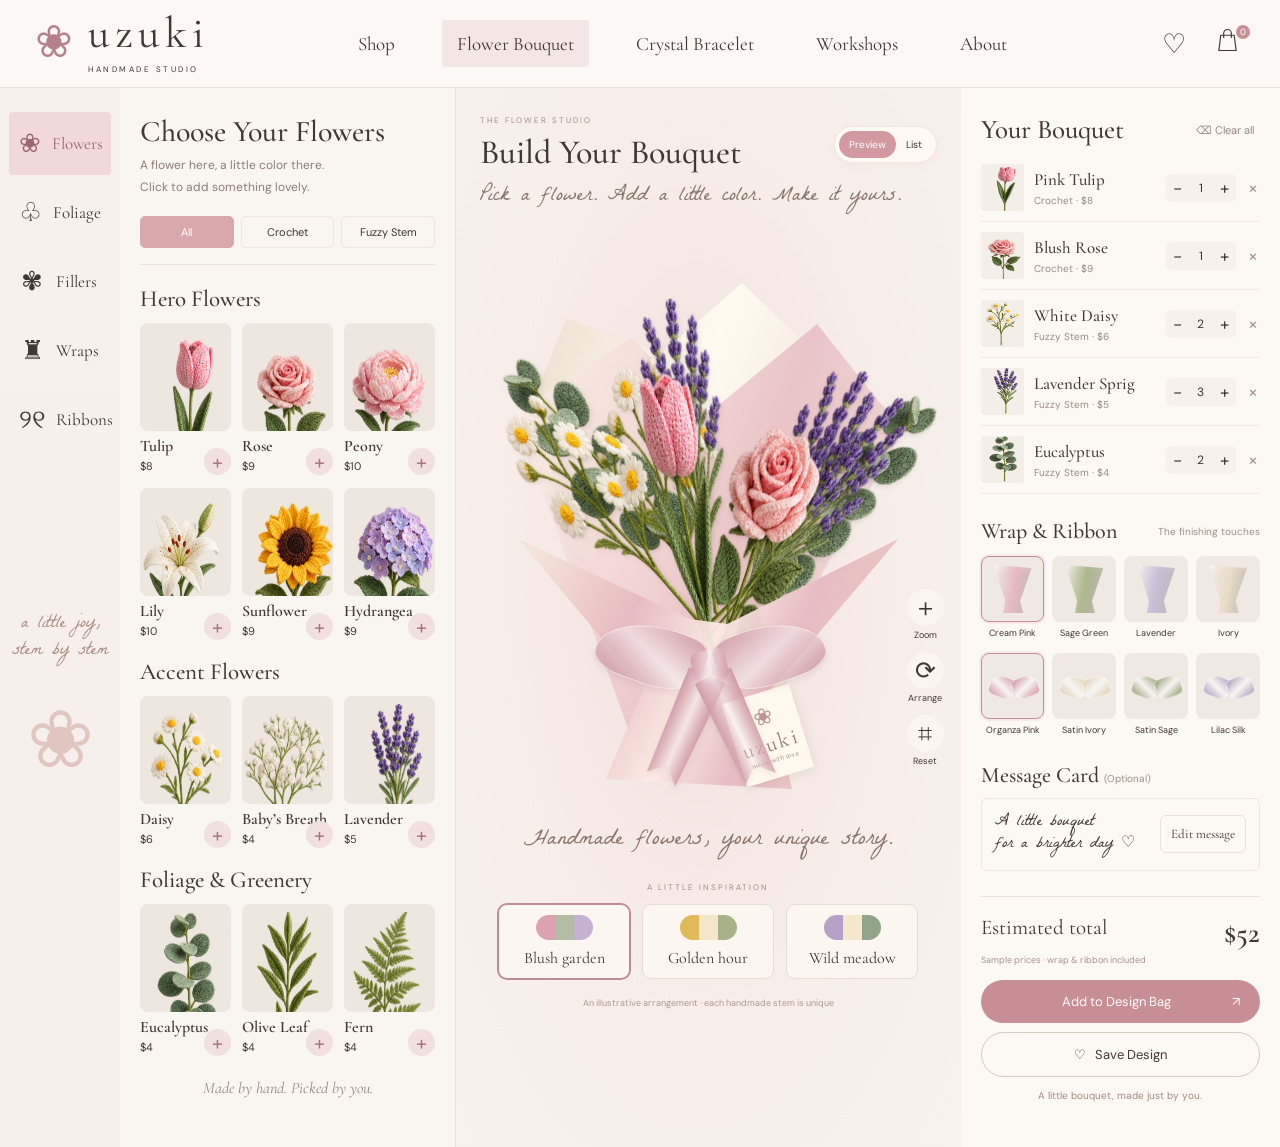
==== bouquet.html @ b066583d "Add bouquet studio and unified Make navigation" ====
<!doctype html>
<html lang="en"><head><meta charset="utf-8"><meta name="viewport" content="width=device-width,initial-scale=1"><meta name="description" content="Build a little bouquet, entirely your own. Choose handmade flowers, wrapping and a personal note in the Uzuki flower studio."><title>Build Your Bouquet — Uzuki</title><link rel="icon" href="favicon.svg"><link rel="preconnect" href="https://fonts.googleapis.com"><link rel="preconnect" href="https://fonts.gstatic.com" crossorigin><link href="https://fonts.googleapis.com/css2?family=Cormorant+Garamond:ital,wght@0,400;0,500;0,600;1,400&family=DM+Sans:wght@400;500;600&family=La+Belle+Aurore&display=swap" rel="stylesheet"><link rel="stylesheet" href="bouquet.css"><script src="bouquet.js" defer></script></head>
<body><header class="header"><a class="brand" href="index.html"><span class="brand-flower">❀</span><span>uzuki<small>HANDMADE STUDIO</small></span></a><nav aria-label="Main navigation"><a href="index.html#shop">Shop</a><a href="bouquet.html" aria-current="page">Flower Bouquet</a><a href="bracelet.html">Crystal Bracelet</a><a href="index.html#workshops">Workshops</a><a href="index.html#about">About</a></nav><div class="header-actions"><button id="load-design" aria-label="Load saved bouquet" title="Load saved bouquet">♡</button><button id="open-bag" aria-label="Open design bag" title="Design bag"><svg width="23" height="26" viewBox="0 0 24 26" fill="none" stroke="currentColor" stroke-width="1.2" aria-hidden="true"><path d="M5 8h14l2 16H3L5 8Z"/><path d="M8 11V6a4 4 0 0 1 8 0v5"/></svg><span id="bag-count">0</span></button></div></header>
<main class="workbench"><nav class="categories" aria-label="Flower categories"><button data-category="all" aria-pressed="true"><span>❀</span>Flowers</button><button data-category="foliage" aria-pressed="false"><span>♧</span>Foliage</button><button data-category="accent" aria-pressed="false"><span>✾</span>Fillers</button><button data-jump="wrap-options"><span>♜</span>Wraps</button><button data-jump="ribbon-options"><span>୨୧</span>Ribbons</button><div class="rail-note">a little joy,<br>stem by stem<span>❀</span></div></nav>
<section class="catalog" aria-labelledby="catalog-title"><h1 id="catalog-title">Choose Your Flowers</h1><p class="intro">A flower here, a little color there.<br>Click to add something lovely.</p><div class="material-tabs" aria-label="Flower material"><button data-material="all" aria-pressed="true">All</button><button data-material="Crochet" aria-pressed="false">Crochet</button><button data-material="Fuzzy Stem" aria-pressed="false">Fuzzy Stem</button></div><div id="catalog"></div><p class="catalog-note">Made by hand. Picked by you.</p></section>
<section class="preview" aria-labelledby="preview-title"><div class="preview-heading"><div><span class="eyebrow">THE FLOWER STUDIO</span><h2 id="preview-title">Build Your Bouquet</h2></div><div class="view-toggle"><button data-view="preview" aria-pressed="true">Preview</button><button data-view="list" aria-pressed="false">List</button></div></div><p class="handwritten subtitle">Pick a flower. Add a little color. Make it yours.</p><div class="stage" id="stage"><div class="arrangement" id="arrangement"><div class="paper paper-back"></div><div class="paper paper-side"></div><div id="stems"></div><div class="paper paper-front"></div><div class="ribbon"><i></i><i></i><b></b><span></span><span></span></div><div class="gift-tag">❀<strong>uzuki</strong><small>made with love</small></div></div><p id="empty-stage" hidden>Your little garden starts with one flower.</p><div class="stage-tools"><button id="zoom" aria-label="Zoom bouquet" title="Zoom">＋<small>Zoom</small></button><button id="shuffle" aria-label="Rearrange bouquet" title="Rearrange">⟳<small>Arrange</small></button><button id="reset" aria-label="Reset bouquet to starting design" title="Reset">⌗<small>Reset</small></button></div></div><div id="preview-list" hidden></div><p class="handwritten stage-caption">Handmade flowers, your unique story.</p><div class="inspirations"><span class="eyebrow">A LITTLE INSPIRATION</span><div><button data-preset="blush" aria-pressed="true"><span class="preset-colors blush"></span>Blush garden</button><button data-preset="sunshine" aria-pressed="false"><span class="preset-colors sunshine"></span>Golden hour</button><button data-preset="meadow" aria-pressed="false"><span class="preset-colors meadow"></span>Wild meadow</button></div></div><p class="preview-note">An illustrative arrangement · each handmade stem is unique</p></section>
<aside class="details"><div class="section-heading"><h2>Your Bouquet</h2><button id="clear">⌫ <span>Clear all</span></button></div><div id="selection"></div><section class="finishes"><div class="section-heading"><h3>Wrap &amp; Ribbon</h3><span class="muted">The finishing touches</span></div><div id="wrap-options" class="swatches" aria-label="Choose wrapping"></div><div id="ribbon-options" class="swatches" aria-label="Choose ribbon"></div></section><section class="message-section"><h3>Message Card <span class="muted">(Optional)</span></h3><div class="message-preview"><p class="handwritten" id="message-preview"></p><button id="edit-message">Edit message</button></div></section><div class="checkout"><div class="total"><span>Estimated total</span><strong id="total"></strong></div><p class="price-note">Sample prices · wrap &amp; ribbon included</p><button class="primary" id="add-bag">Add to Design Bag <span>↗</span></button><button class="secondary" id="save">♡ &nbsp; Save Design</button><p id="status" role="status" aria-live="polite">A little bouquet, made just by you.</p></div></aside></main>
<dialog id="message-dialog"><form method="dialog"><button class="dialog-close" aria-label="Close">×</button><span class="eyebrow">A FEW WORDS, FROM THE HEART</span><h2>Your message</h2><label for="message-input">What would you like your card to say?</label><textarea id="message-input" maxlength="180" rows="4"></textarea><button type="button" id="apply-message" class="primary">Keep this message</button></form></dialog><dialog id="bag-dialog"><button class="dialog-close" id="close-bag" aria-label="Close design bag">×</button><span class="eyebrow">SOMETHING LOVELY TO KEEP</span><h2>Your Design Bag</h2><div id="bag-content"></div><p class="muted">Saved on this browser. Bring your design to a workshop to confirm materials and pricing.</p><a class="primary workshop-link" href="index.html#workshops">Explore workshops ↗</a></dialog><noscript>Please enable JavaScript to build your bouquet.</noscript></body></html>
---- bouquet.css ----
:root{--ink:#403832;--muted:#93877e;--pink:#c88991;--line:#eae0da;--paper:#f9f5f1;--serif:'Cormorant Garamond',Georgia,serif}*{box-sizing:border-box}body{margin:0;background:var(--paper);color:var(--ink);font-family:'DM Sans',sans-serif;font-size:12px}button,a,input,textarea{-webkit-tap-highlight-color:transparent}button{font:inherit;color:inherit;cursor:pointer;border:0;background:none}button,a{touch-action:manipulation}button:focus-visible,a:focus-visible,textarea:focus-visible{outline:2px solid #98636a;outline-offset:4px}button{transition:background .2s,transform .2s}button:hover{background:#efdfe0}a{color:inherit;text-decoration:none}h1,h2,h3,p{margin:0}h1,h2,h3{font-family:var(--serif);font-weight:500}h1{font-size:30px}h2{font-size:29px}h3{font-size:22px}.header{height:88px;padding:0 35px;display:flex;align-items:center;justify-content:space-between;border-bottom:1px solid var(--line);background:#fcf8f5}.brand{display:flex;align-items:center;gap:15px;font-family:var(--serif);font-size:44px;letter-spacing:5px;line-height:.95}.brand-flower{color:#b58089;font-size:45px;letter-spacing:0}.brand small{display:block;font:8px 'DM Sans',sans-serif;letter-spacing:2.5px;margin-top:9px}.header nav{display:flex;align-items:center;gap:32px;font-family:var(--serif);font-size:19px}.header nav a{padding:12px 15px}.header nav [aria-current]{background:#f5e6e6;border-radius:3px}.header-actions{display:flex;gap:18px;font-size:27px}.header-actions button{position:relative}#bag-count{position:absolute;font-size:9px;top:0;right:-5px;background:#c98f96;color:white;border-radius:20px;padding:1px 4px}.workbench{display:grid;grid-template-columns:120px minmax(280px,1fr) minmax(380px,1.5fr) minmax(290px,.95fr);min-height:calc(100vh - 88px);max-width:1800px;margin:auto}.categories{padding:24px 9px;position:relative;background:linear-gradient(#f8f0ed,#f6eeea)}.categories button{width:100%;display:flex;align-items:center;gap:11px;padding:16px 10px;border-radius:4px;font-family:var(--serif);font-size:17px;margin-bottom:6px}.categories button span{font-size:26px;width:26px}.categories [aria-pressed=true]{background:#f1d9da;color:#996770}.rail-note{margin-top:160px;font-family:'La Belle Aurore',cursive;text-align:center;color:#ac8d83;font-size:18px;line-height:1.5}.rail-note span{display:block;font-size:80px;color:#dfc6bf;margin-top:30px}.catalog{padding:25px 20px;border-right:1px solid #eee4de}.intro{color:#8c7e75;font-size:12px;line-height:1.8;margin:5px 0 18px}.material-tabs{display:flex;gap:7px;border-bottom:1px solid var(--line);padding-bottom:16px}.material-tabs button{padding:8px 13px;border:1px solid #eee5de;border-radius:5px;font-size:11px;flex:1;white-space:nowrap}.material-tabs [aria-pressed=true]{background:#d9a8ad;color:white;border-color:#d9a8ad}.catalog-group{margin-top:20px}.catalog-group h3{font-size:23px;margin-bottom:10px}.flower-grid{display:grid;grid-template-columns:repeat(3,minmax(0,1fr));gap:15px 11px}.flower-card{position:relative;min-width:0}.flower-image{display:block;width:100%;height:108px;border-radius:8px;background:#eee7df;overflow:hidden;position:relative}.flower-image .sprite{position:absolute;width:100%;height:145%;top:7%;left:0}.sprite{background-image:url('assets/flowers/stems.png');background-size:400% 300%;background-repeat:no-repeat;pointer-events:none}.flower-name{font-family:var(--serif);font-weight:600;font-size:16px;margin-top:5px;display:block;white-space:nowrap}.flower-price{display:block;margin-top:3px;font-size:11px}.add-flower{position:absolute;bottom:-2px;right:0;border-radius:50%;background:#f2dfe0;width:27px;height:27px;font-size:20px;color:#aa757b}.catalog-note{text-align:center;margin:24px 0;color:var(--muted);font-family:var(--serif);font-style:italic;font-size:16px}.preview{position:relative;background:radial-gradient(ellipse at 48% 45%,#f1e1dc 0%,#f7eeea 57%,#f8f1ed 100%);padding:27px 24px 18px;overflow:hidden}.preview-heading{display:flex;align-items:center;justify-content:space-between;gap:10px}.eyebrow{font-size:8px;letter-spacing:2px;color:#a28b7f;display:block;margin-bottom:7px}.preview-heading h2{font-size:34px;white-space:nowrap}.view-toggle{display:flex;background:#fff9f4;border:1px solid #f0e6de;padding:4px;border-radius:25px;box-shadow:0 3px 10px #aa8a7910}.view-toggle button{padding:7px 10px;border-radius:20px;font-size:10px}.view-toggle [aria-pressed=true]{background:#d29aa0;color:white}.handwritten{font-family:'La Belle Aurore',cursive;font-weight:400}.subtitle{font-size:21px;color:#89776d;margin-top:4px;white-space:nowrap}.stage{height:610px;position:relative;margin:3px -20px 0}.arrangement{position:absolute;width:440px;height:590px;left:50%;top:10px;margin-left:-220px;transform:scale(var(--zoom,1));transform-origin:50% 60%;transition:transform .4s;--wrap:#e6bac0;--ribbon:#d099a4}.paper{position:absolute;filter:drop-shadow(0 5px 6px #8b68501c)}.paper-back{inset:58px 22px 45px;background:linear-gradient(115deg,#e7d9c8,#fffaf0 40%,#dfcab9);clip-path:polygon(4% 28%,19% 4%,42% 13%,64% 0,78% 13%,100% 30%,69% 72%,62% 100%,33% 98%,29% 72%);transform:rotate(-5deg)}.paper-side{inset:95px 26px 48px;background:linear-gradient(110deg,#fff6ee,var(--wrap) 55%,#f9eee8);clip-path:polygon(0 20%,30% 3%,50% 20%,78% 0,100% 24%,65% 78%,60% 100%,32% 97%);opacity:.8}.paper-front{inset:310px 30px 30px;background:linear-gradient(115deg,#f5e3d8 5%,var(--wrap) 30%,#fbece4 49%,var(--wrap) 65%,#ead3c4);clip-path:polygon(0 0,45% 32%,55% 34%,100% 0,66% 61%,72% 100%,23% 96%,33% 60%);opacity:.95}.stem{position:absolute;width:132px;height:330px;left:154px;top:75px;transform-origin:50% 93%;filter:drop-shadow(1px 3px 2px #51422a18);transform:translate(var(--x),var(--y)) rotate(var(--angle));animation:appear .4s ease-out}.stem .sprite{width:100%;height:100%}.ribbon{position:absolute;top:421px;left:204px;width:35px;height:32px;z-index:3;filter:drop-shadow(0 3px 3px #85576729)}.ribbon i{position:absolute;width:111px;height:61px;border:1px solid #fff7;background:linear-gradient(25deg,var(--ribbon),#fff7,var(--ribbon));border-radius:70% 25% 50% 30%;left:-96px;top:-26px;transform:rotate(20deg)}.ribbon i+i{left:22px;transform:scaleX(-1) rotate(20deg)}.ribbon b{position:absolute;inset:0;background:linear-gradient(100deg,var(--ribbon),#fff8,var(--ribbon));border-radius:8px;transform:rotate(-12deg)}.ribbon span{position:absolute;top:20px;left:-28px;width:40px;height:115px;background:linear-gradient(90deg,var(--ribbon),#fff5,var(--ribbon));clip-path:polygon(0 0,100% 0,90% 100%,50% 86%,10% 98%);transform:rotate(24deg)}.ribbon span+span{left:25px;transform:rotate(-25deg)}.gift-tag{position:absolute;top:463px;left:245px;width:70px;height:87px;background:#fff8ed;transform:rotate(-17deg);box-shadow:2px 3px 8px #947d7320;text-align:center;padding-top:9px;color:#bd9493;font-size:23px}.gift-tag strong{display:block;font-family:var(--serif);font-size:22px;letter-spacing:2px;color:#937d70;font-weight:400}.gift-tag small{font-size:6px;letter-spacing:.5px;display:block;color:#a08e81}.stage-tools{position:absolute;right:13px;bottom:65px;display:grid;gap:14px}.stage-tools button{font-size:25px;background:#fff8f1a8;border-radius:50%;width:37px;height:37px;position:relative;margin-bottom:12px}.stage-tools small{position:absolute;font-size:9px;bottom:-15px;left:50%;transform:translateX(-50%);white-space:nowrap}.stage-caption{text-align:center;font-size:23px;color:#8c766a;margin-top:-10px}.inspirations{margin:20px auto 0;max-width:420px;text-align:center}.inspirations>div{display:grid;grid-template-columns:repeat(3,1fr);gap:12px;margin-top:12px}.inspirations button{border:1px solid #e9dcd4;border-radius:9px;background:#fbf6f0;padding:10px 5px;font-family:var(--serif);font-size:16px}.inspirations [aria-pressed=true]{border-color:#bf8b92;box-shadow:0 0 0 1px #bf8b92}.preset-colors{display:block;width:57px;height:25px;border-radius:30px;margin:0 auto 8px;background:linear-gradient(90deg,#dca2b1 0 33%,#b3bda2 33% 66%,#c4b2d2 66%)}.sunshine{background:linear-gradient(90deg,#e0ba58 0 33%,#f5e5cb 33% 66%,#a7b289 66%)}.meadow{background:linear-gradient(90deg,#b6a0c7 0 33%,#f5e7cd 33% 66%,#90a58b 66%)}.preview-note{text-align:center;font-size:9px;color:#ad988c;margin-top:18px}.details{padding:25px 20px;background:#fcf8f4}.section-heading{display:flex;align-items:center;justify-content:space-between;gap:8px}.section-heading h2{font-size:27px}.section-heading button{color:#998a81;font-size:11px}#selection{margin-top:8px;min-height:290px;max-height:355px;overflow:auto}.selected-row{display:flex;align-items:center;gap:10px;padding:10px 0;border-bottom:1px solid #f0e8e1}.mini-image{height:47px;width:43px;flex-shrink:0;background-color:#f3eee7;border-radius:4px}.selected-info{flex:1}.selected-info strong{display:block;font:500 17px var(--serif)}.selected-info small{color:#9a8c80;font-size:10px;display:block;margin-top:4px}.quantity{display:flex;align-items:center;gap:5px;background:#f7f0eb;border-radius:5px}.quantity button{width:23px;height:28px;font-size:17px}.quantity output{min-width:14px;text-align:center;font-size:12px}.remove{font-size:18px;color:#a29488;padding:2px}.finishes{margin-top:24px}.muted{font:10px 'DM Sans',sans-serif;color:#9d8f84}.swatches{display:grid;grid-template-columns:repeat(4,minmax(0,1fr));gap:8px;margin-top:12px;scroll-margin-top:20px}.swatch{padding:0;font-size:9px;line-height:1.5}.swatch-art{height:66px;border:1px solid transparent;border-radius:8px;background:#f0e9e3;display:flex;align-items:center;justify-content:center;margin-bottom:5px}.swatch[aria-pressed=true] .swatch-art{border-color:#c68c95;box-shadow:0 0 0 2px #ebcbd150}.wrap-sample{display:block;width:38px;height:48px;background:linear-gradient(100deg,#fff8,var(--color),#0002);clip-path:polygon(0 0,100% 6%,70% 75%,78% 100%,25% 100%,31% 75%);filter:drop-shadow(2px 4px 2px #0002)}.ribbon-sample{font-size:46px;color:var(--color);text-shadow:1px 2px 2px #0002;line-height:1}.message-section{margin-top:25px}.message-preview{display:flex;justify-content:space-between;align-items:center;gap:15px;border:1px solid #eee5de;padding:13px;margin-top:10px;border-radius:6px}.message-preview p{font-size:16px;line-height:1.4;white-space:pre-wrap;overflow-wrap:anywhere}.message-preview button{font:13px var(--serif);border:1px solid var(--line);padding:10px;white-space:nowrap;border-radius:6px}.checkout{border-top:1px solid var(--line);margin-top:25px;padding-top:18px}.total{display:flex;justify-content:space-between;font:21px var(--serif)}.total strong{font-weight:600;font-size:29px}.price-note{font-size:9px;color:#a69386;margin:4px 0 14px}.primary,.secondary{width:100%;padding:13px 20px;border-radius:30px;font-size:13px}.primary{background:#c88e96;color:#fffaf8}.primary:hover{background:#b57c85}.primary span{float:right}.secondary{border:1px solid #d8c8bf;margin-top:9px}.primary:disabled{opacity:.45;cursor:not-allowed}#status{font-size:10px;color:#a18b7c;line-height:1.6;text-align:center;min-height:32px;margin-top:11px}dialog{border:1px solid #e7d8cd;border-radius:14px;padding:32px;background:#fcf8f3;color:var(--ink);width:min(460px,90vw);box-shadow:0 20px 100px #40302033}dialog::backdrop{background:#49372f55;backdrop-filter:blur(5px)}dialog h2{margin:12px 0 20px}dialog label{display:block;color:#8a7b6e;margin-bottom:10px}dialog textarea{width:100%;padding:12px;background:#fffaf5;border:1px solid #decec3;border-radius:5px;font:18px var(--serif);margin-bottom:20px}.dialog-close{position:absolute;top:10px;right:14px;font-size:24px}.workshop-link{display:block;text-align:center;margin-top:20px}.bag-item{border-bottom:1px solid var(--line);padding:14px 0;line-height:1.8;margin-bottom:12px}.bag-item button{float:right;color:#a46d76}.bag-item strong{font:22px var(--serif)}#empty-stage{position:absolute;top:45%;width:100%;text-align:center;font:italic 22px var(--serif);color:#9b8175}#preview-list{padding:40px 15px;min-height:610px}#preview-list li{padding:14px;border-bottom:1px solid var(--line);font:21px var(--serif)}[hidden]{display:none!important}@keyframes appear{from{opacity:0}to{opacity:1}}@media(min-width:1600px){.flower-image{height:135px}.stage{height:655px}.arrangement{top:25px;scale:1.08}.preview-heading h2{font-size:39px}}@media(max-width:1250px){.workbench{grid-template-columns:85px minmax(245px,1fr) minmax(340px,1.3fr) 280px}.categories button{flex-direction:column;gap:4px;font-size:14px}.catalog,.details{padding:24px 14px}.preview{padding:25px 18px}.preview-heading h2{font-size:28px}.subtitle{font-size:17px}.flower-image{height:90px}.flower-name{font-size:14px}.header nav{gap:5px}.arrangement{scale:.9;transform-origin:50% 30%}.stage{height:570px}.swatch-art{height:58px}.selected-row{gap:6px}.selected-info strong{font-size:15px}.mini-image{width:35px}.quantity{gap:1px}}@media(max-width:1020px){.workbench{grid-template-columns:80px 270px 1fr}.details{grid-column:2/4;display:grid;grid-template-columns:1fr 1fr;gap:15px 30px}.details>.section-heading{grid-column:1}.details>#selection{grid-column:1;grid-row:2/4;max-height:400px}.finishes{grid-column:2;grid-row:1/3;margin:0}.message-section{grid-column:2;margin:0}.checkout{grid-column:1/3}.header{padding:0 20px}.header nav{font-size:16px}.header nav a{padding:10px}.header nav a:first-child,.header nav a:last-child{display:none}.rail-note{margin-top:240px}}@media(max-width:700px){.header{height:72px;padding:0 15px}.brand{font-size:33px;gap:6px;letter-spacing:3px}.brand small{font-size:6px;letter-spacing:1.5px}.brand-flower{font-size:31px}.header nav{gap:0;font-size:15px}.header nav a{padding:8px}.header nav a:nth-last-child(2){display:none}.header-actions{gap:8px;font-size:24px}.workbench{display:flex;flex-direction:column}.categories{display:flex;order:1;padding:8px 10px;position:sticky;top:0;z-index:5;border-bottom:1px solid var(--line)}.categories button{flex-direction:row;justify-content:center;font-size:12px;padding:8px 4px;margin:0;gap:5px}.categories button span{font-size:19px;width:auto}.rail-note{display:none}.preview{order:0;padding:20px 20px 15px}.preview-heading h2{font-size:30px}.subtitle{font-size:18px}.stage{height:455px}.arrangement{top:-14px;scale:.76;transform-origin:50% 10%}.stage-tools{right:20px;bottom:40px}.stage-caption{font-size:21px}.inspirations{margin-top:12px}.inspirations>div{gap:9px;margin-top:7px}.inspirations button{padding:7px;font-size:14px}.preset-colors{height:14px;margin-bottom:5px}.preview-note{margin-top:13px}.catalog{order:2;padding:20px;border-right:0}.intro br{display:none}.flower-grid{grid-template-columns:repeat(3,1fr);gap:16px}.flower-image{height:130px}.flower-name{font-size:18px}.add-flower{width:32px;height:32px}.details{order:3;display:block;padding:24px 20px}.details>#selection{max-height:none;min-height:70px}.finishes,.message-section{margin-top:24px}.swatch-art{height:80px}.swatch{font-size:11px}.mini-image{width:48px;height:58px}.selected-info strong{font-size:20px}.quantity button{width:35px;height:35px}.quantity output{width:22px}.selected-row{gap:12px}.swatches{gap:12px}#preview-list{min-height:455px}.checkout{margin-top:24px}.primary,.secondary{padding:15px}.preview-heading .eyebrow{font-size:7px}}@media(prefers-reduced-motion:reduce){*,*:before,*:after{animation:none!important;transition:none!important;scroll-behavior:auto!important}}
.ribbon-sample{font-size:0;width:48px;height:32px;position:relative}.ribbon-sample:before,.ribbon-sample:after{content:'';position:absolute;top:6px;width:25px;height:20px;background:linear-gradient(25deg,var(--color),#fff8,var(--color));border:1px solid #ffffff70;border-radius:60% 25% 45% 30%;transform:rotate(20deg);left:0}.ribbon-sample:after{left:23px;transform:scaleX(-1) rotate(20deg)}
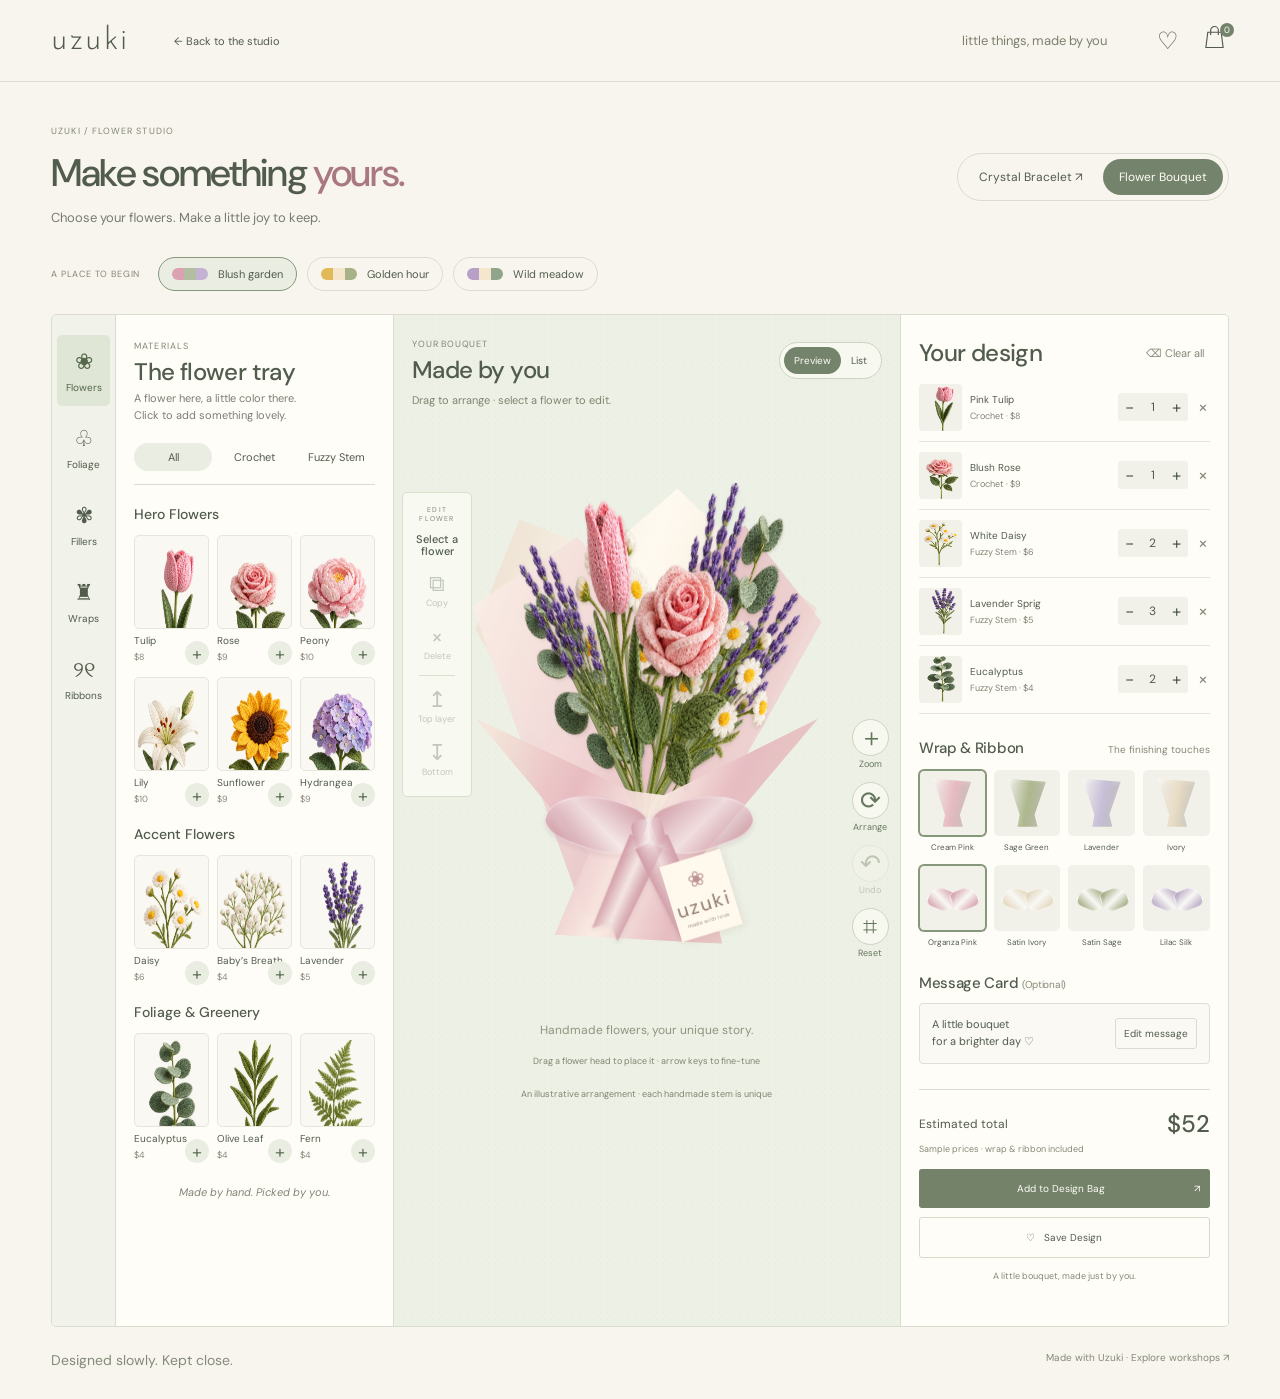
==== commit dc37a2ca: "Improve bouquet arrangement editing and align studio styling" ====
--- a/bouquet.html
+++ b/bouquet.html
@@ -1,8 +1,7 @@
 <!doctype html>
-<html lang="en"><head><meta charset="utf-8"><meta name="viewport" content="width=device-width,initial-scale=1"><meta name="description" content="Build a little bouquet, entirely your own. Choose handmade flowers, wrapping and a personal note in the Uzuki flower studio."><title>Build Your Bouquet — Uzuki</title><link rel="icon" href="favicon.svg"><link rel="preconnect" href="https://fonts.googleapis.com"><link rel="preconnect" href="https://fonts.gstatic.com" crossorigin><link href="https://fonts.googleapis.com/css2?family=Cormorant+Garamond:ital,wght@0,400;0,500;0,600;1,400&family=DM+Sans:wght@400;500;600&family=La+Belle+Aurore&display=swap" rel="stylesheet"><link rel="stylesheet" href="bouquet.css"><script src="bouquet.js" defer></script></head>
-<body><header class="header"><a class="brand" href="index.html"><span class="brand-flower">❀</span><span>uzuki<small>HANDMADE STUDIO</small></span></a><nav aria-label="Main navigation"><a href="index.html#shop">Shop</a><a href="bouquet.html" aria-current="page">Flower Bouquet</a><a href="bracelet.html">Crystal Bracelet</a><a href="index.html#workshops">Workshops</a><a href="index.html#about">About</a></nav><div class="header-actions"><button id="load-design" aria-label="Load saved bouquet" title="Load saved bouquet">♡</button><button id="open-bag" aria-label="Open design bag" title="Design bag"><svg width="23" height="26" viewBox="0 0 24 26" fill="none" stroke="currentColor" stroke-width="1.2" aria-hidden="true"><path d="M5 8h14l2 16H3L5 8Z"/><path d="M8 11V6a4 4 0 0 1 8 0v5"/></svg><span id="bag-count">0</span></button></div></header>
-<main class="workbench"><nav class="categories" aria-label="Flower categories"><button data-category="all" aria-pressed="true"><span>❀</span>Flowers</button><button data-category="foliage" aria-pressed="false"><span>♧</span>Foliage</button><button data-category="accent" aria-pressed="false"><span>✾</span>Fillers</button><button data-jump="wrap-options"><span>♜</span>Wraps</button><button data-jump="ribbon-options"><span>୨୧</span>Ribbons</button><div class="rail-note">a little joy,<br>stem by stem<span>❀</span></div></nav>
-<section class="catalog" aria-labelledby="catalog-title"><h1 id="catalog-title">Choose Your Flowers</h1><p class="intro">A flower here, a little color there.<br>Click to add something lovely.</p><div class="material-tabs" aria-label="Flower material"><button data-material="all" aria-pressed="true">All</button><button data-material="Crochet" aria-pressed="false">Crochet</button><button data-material="Fuzzy Stem" aria-pressed="false">Fuzzy Stem</button></div><div id="catalog"></div><p class="catalog-note">Made by hand. Picked by you.</p></section>
-<section class="preview" aria-labelledby="preview-title"><div class="preview-heading"><div><span class="eyebrow">THE FLOWER STUDIO</span><h2 id="preview-title">Build Your Bouquet</h2></div><div class="view-toggle"><button data-view="preview" aria-pressed="true">Preview</button><button data-view="list" aria-pressed="false">List</button></div></div><p class="handwritten subtitle">Pick a flower. Add a little color. Make it yours.</p><div class="stage" id="stage"><div class="arrangement" id="arrangement"><div class="paper paper-back"></div><div class="paper paper-side"></div><div id="stems"></div><div class="paper paper-front"></div><div class="ribbon"><i></i><i></i><b></b><span></span><span></span></div><div class="gift-tag">❀<strong>uzuki</strong><small>made with love</small></div></div><p id="empty-stage" hidden>Your little garden starts with one flower.</p><div class="stage-tools"><button id="zoom" aria-label="Zoom bouquet" title="Zoom">＋<small>Zoom</small></button><button id="shuffle" aria-label="Rearrange bouquet" title="Rearrange">⟳<small>Arrange</small></button><button id="reset" aria-label="Reset bouquet to starting design" title="Reset">⌗<small>Reset</small></button></div></div><div id="preview-list" hidden></div><p class="handwritten stage-caption">Handmade flowers, your unique story.</p><div class="inspirations"><span class="eyebrow">A LITTLE INSPIRATION</span><div><button data-preset="blush" aria-pressed="true"><span class="preset-colors blush"></span>Blush garden</button><button data-preset="sunshine" aria-pressed="false"><span class="preset-colors sunshine"></span>Golden hour</button><button data-preset="meadow" aria-pressed="false"><span class="preset-colors meadow"></span>Wild meadow</button></div></div><p class="preview-note">An illustrative arrangement · each handmade stem is unique</p></section>
-<aside class="details"><div class="section-heading"><h2>Your Bouquet</h2><button id="clear">⌫ <span>Clear all</span></button></div><div id="selection"></div><section class="finishes"><div class="section-heading"><h3>Wrap &amp; Ribbon</h3><span class="muted">The finishing touches</span></div><div id="wrap-options" class="swatches" aria-label="Choose wrapping"></div><div id="ribbon-options" class="swatches" aria-label="Choose ribbon"></div></section><section class="message-section"><h3>Message Card <span class="muted">(Optional)</span></h3><div class="message-preview"><p class="handwritten" id="message-preview"></p><button id="edit-message">Edit message</button></div></section><div class="checkout"><div class="total"><span>Estimated total</span><strong id="total"></strong></div><p class="price-note">Sample prices · wrap &amp; ribbon included</p><button class="primary" id="add-bag">Add to Design Bag <span>↗</span></button><button class="secondary" id="save">♡ &nbsp; Save Design</button><p id="status" role="status" aria-live="polite">A little bouquet, made just by you.</p></div></aside></main>
+<html lang="en"><head><meta charset="utf-8"><meta name="viewport" content="width=device-width,initial-scale=1"><meta name="description" content="Build a little bouquet, entirely your own. Choose handmade flowers, wrapping and a personal note in the Uzuki flower studio."><title>Build Your Bouquet — Uzuki</title><link rel="icon" href="favicon.svg"><link rel="preconnect" href="https://fonts.googleapis.com"><link rel="preconnect" href="https://fonts.gstatic.com" crossorigin><link href="https://fonts.googleapis.com/css2?family=DM+Sans:wght@400;500;600&family=Josefin+Sans:wght@300&display=swap" rel="stylesheet"><link rel="stylesheet" href="bouquet.css"><link rel="stylesheet" href="bouquet-studio.css"><script src="bouquet.js" defer></script></head>
+<body class="bouquet-studio"><header class="studio-header"><a class="wordmark" href="index.html" aria-label="Uzuki home">uzuki</a><a class="back-link" href="index.html#make">← Back to the studio</a><span class="header-caption">little things, made by you</span><div class="header-actions"><button id="load-design" aria-label="Load saved bouquet" title="Load saved bouquet">♡</button><button id="open-bag" aria-label="Open design bag" title="Design bag"><svg width="23" height="26" viewBox="0 0 24 26" fill="none" stroke="currentColor" stroke-width="1.2" aria-hidden="true"><path d="M5 8h14l2 16H3L5 8Z"/><path d="M8 11V6a4 4 0 0 1 8 0v5"/></svg><span id="bag-count">0</span></button></div></header><main class="studio-main"><div class="studio-intro"><div><p class="eyebrow">UZUKI / FLOWER STUDIO</p><h1>Make something <em>yours.</em></h1><p>Choose your flowers. Make a little joy to keep.</p></div><nav class="craft-switch" aria-label="Choose your craft"><a href="bracelet.html">Crystal Bracelet ↗</a><a href="bouquet.html" aria-current="page">Flower Bouquet</a></nav></div><div class="inspirations"><span class="eyebrow">A PLACE TO BEGIN</span><div><button data-preset="blush" aria-pressed="true"><span class="preset-colors blush"></span>Blush garden</button><button data-preset="sunshine" aria-pressed="false"><span class="preset-colors sunshine"></span>Golden hour</button><button data-preset="meadow" aria-pressed="false"><span class="preset-colors meadow"></span>Wild meadow</button></div></div><div class="workbench"><nav class="categories" aria-label="Flower categories"><button data-category="all" aria-pressed="true"><span>❀</span>Flowers</button><button data-category="foliage" aria-pressed="false"><span>♧</span>Foliage</button><button data-category="accent" aria-pressed="false"><span>✾</span>Fillers</button><button data-jump="wrap-options"><span>♜</span>Wraps</button><button data-jump="ribbon-options"><span>୨୧</span>Ribbons</button><div class="rail-note">a little joy,<br>stem by stem<span>❀</span></div></nav>
+<section class="catalog" aria-labelledby="catalog-title"><span class="eyebrow">MATERIALS</span><h2 id="catalog-title">The flower tray</h2><p class="intro">A flower here, a little color there.<br>Click to add something lovely.</p><div class="material-tabs" aria-label="Flower material"><button data-material="all" aria-pressed="true">All</button><button data-material="Crochet" aria-pressed="false">Crochet</button><button data-material="Fuzzy Stem" aria-pressed="false">Fuzzy Stem</button></div><div id="catalog"></div><p class="catalog-note">Made by hand. Picked by you.</p></section>
+<section class="preview" aria-labelledby="preview-title"><div class="preview-heading"><div><span class="eyebrow">YOUR BOUQUET</span><h2 id="preview-title">Made by you</h2></div><div class="view-toggle"><button data-view="preview" aria-pressed="true">Preview</button><button data-view="list" aria-pressed="false">List</button></div></div><p class="handwritten subtitle">Drag to arrange · select a flower to edit.</p><div class="stage" id="stage"><div class="arrangement" id="arrangement"><div class="paper paper-back"></div><div class="paper paper-side"></div><div id="stems"></div><div class="paper paper-front"></div><div class="ribbon"><i></i><i></i><b></b><span></span><span></span></div><div class="gift-tag">❀<strong>uzuki</strong><small>made with love</small></div></div><p id="empty-stage" hidden>Your little garden starts with one flower.</p><div class="stem-tools" role="group" aria-label="Selected flower tools"><span class="stem-tools-title">EDIT FLOWER</span><strong id="stem-tools-name">Select a flower</strong><button data-stem-action="copy" aria-label="Copy selected flower" disabled><span aria-hidden="true">⧉</span>Copy</button><button data-stem-action="delete" aria-label="Delete selected flower" disabled><span aria-hidden="true">×</span>Delete</button><span class="stem-tools-divider"></span><button data-stem-action="front" aria-label="Bring selected flower to top layer" disabled><span aria-hidden="true">↥</span>Top layer</button><button data-stem-action="back" aria-label="Send selected flower to bottom layer" disabled><span aria-hidden="true">↧</span>Bottom</button></div><div class="stage-tools"><button id="zoom" aria-label="Zoom bouquet" title="Zoom">＋<small>Zoom</small></button><button id="shuffle" aria-label="Rearrange bouquet" title="Rearrange">⟳<small>Arrange</small></button><button id="undo-arrange" aria-label="Undo arrangement change" title="Undo arrangement change" disabled>↶<small>Undo</small></button><button id="reset" aria-label="Reset bouquet to starting design" title="Reset">⌗<small>Reset</small></button></div></div><div id="preview-list" hidden></div><p class="handwritten stage-caption">Handmade flowers, your unique story.</p><p id="arrange-help" class="arrange-help">Drag a flower head to place it · arrow keys to fine-tune</p><p class="preview-note">An illustrative arrangement · each handmade stem is unique</p></section>
+<aside class="details"><div class="section-heading"><h2>Your design</h2><button id="clear">⌫ <span>Clear all</span></button></div><div id="selection"></div><section class="finishes"><div class="section-heading"><h3>Wrap &amp; Ribbon</h3><span class="muted">The finishing touches</span></div><div id="wrap-options" class="swatches" aria-label="Choose wrapping"></div><div id="ribbon-options" class="swatches" aria-label="Choose ribbon"></div></section><section class="message-section"><h3>Message Card <span class="muted">(Optional)</span></h3><div class="message-preview"><p class="handwritten" id="message-preview"></p><button id="edit-message">Edit message</button></div></section><div class="checkout"><div class="total"><span>Estimated total</span><strong id="total"></strong></div><p class="price-note">Sample prices · wrap &amp; ribbon included</p><button class="primary" id="add-bag">Add to Design Bag <span>↗</span></button><button class="secondary" id="save">♡ &nbsp; Save Design</button><p id="status" role="status" aria-live="polite">A little bouquet, made just by you.</p></div></aside></div><footer class="studio-footer"><span>Designed slowly. Kept close.</span><a href="index.html#workshops">Made with Uzuki · Explore workshops ↗</a></footer></main>
 <dialog id="message-dialog"><form method="dialog"><button class="dialog-close" aria-label="Close">×</button><span class="eyebrow">A FEW WORDS, FROM THE HEART</span><h2>Your message</h2><label for="message-input">What would you like your card to say?</label><textarea id="message-input" maxlength="180" rows="4"></textarea><button type="button" id="apply-message" class="primary">Keep this message</button></form></dialog><dialog id="bag-dialog"><button class="dialog-close" id="close-bag" aria-label="Close design bag">×</button><span class="eyebrow">SOMETHING LOVELY TO KEEP</span><h2>Your Design Bag</h2><div id="bag-content"></div><p class="muted">Saved on this browser. Bring your design to a workshop to confirm materials and pricing.</p><a class="primary workshop-link" href="index.html#workshops">Explore workshops ↗</a></dialog><noscript>Please enable JavaScript to build your bouquet.</noscript></body></html>
--- a/bouquet.css
+++ b/bouquet.css
@@ -1,2 +1,24 @@
 :root{--ink:#403832;--muted:#93877e;--pink:#c88991;--line:#eae0da;--paper:#f9f5f1;--serif:'Cormorant Garamond',Georgia,serif}*{box-sizing:border-box}body{margin:0;background:var(--paper);color:var(--ink);font-family:'DM Sans',sans-serif;font-size:12px}button,a,input,textarea{-webkit-tap-highlight-color:transparent}button{font:inherit;color:inherit;cursor:pointer;border:0;background:none}button,a{touch-action:manipulation}button:focus-visible,a:focus-visible,textarea:focus-visible{outline:2px solid #98636a;outline-offset:4px}button{transition:background .2s,transform .2s}button:hover{background:#efdfe0}a{color:inherit;text-decoration:none}h1,h2,h3,p{margin:0}h1,h2,h3{font-family:var(--serif);font-weight:500}h1{font-size:30px}h2{font-size:29px}h3{font-size:22px}.header{height:88px;padding:0 35px;display:flex;align-items:center;justify-content:space-between;border-bottom:1px solid var(--line);background:#fcf8f5}.brand{display:flex;align-items:center;gap:15px;font-family:var(--serif);font-size:44px;letter-spacing:5px;line-height:.95}.brand-flower{color:#b58089;font-size:45px;letter-spacing:0}.brand small{display:block;font:8px 'DM Sans',sans-serif;letter-spacing:2.5px;margin-top:9px}.header nav{display:flex;align-items:center;gap:32px;font-family:var(--serif);font-size:19px}.header nav a{padding:12px 15px}.header nav [aria-current]{background:#f5e6e6;border-radius:3px}.header-actions{display:flex;gap:18px;font-size:27px}.header-actions button{position:relative}#bag-count{position:absolute;font-size:9px;top:0;right:-5px;background:#c98f96;color:white;border-radius:20px;padding:1px 4px}.workbench{display:grid;grid-template-columns:120px minmax(280px,1fr) minmax(380px,1.5fr) minmax(290px,.95fr);min-height:calc(100vh - 88px);max-width:1800px;margin:auto}.categories{padding:24px 9px;position:relative;background:linear-gradient(#f8f0ed,#f6eeea)}.categories button{width:100%;display:flex;align-items:center;gap:11px;padding:16px 10px;border-radius:4px;font-family:var(--serif);font-size:17px;margin-bottom:6px}.categories button span{font-size:26px;width:26px}.categories [aria-pressed=true]{background:#f1d9da;color:#996770}.rail-note{margin-top:160px;font-family:'La Belle Aurore',cursive;text-align:center;color:#ac8d83;font-size:18px;line-height:1.5}.rail-note span{display:block;font-size:80px;color:#dfc6bf;margin-top:30px}.catalog{padding:25px 20px;border-right:1px solid #eee4de}.intro{color:#8c7e75;font-size:12px;line-height:1.8;margin:5px 0 18px}.material-tabs{display:flex;gap:7px;border-bottom:1px solid var(--line);padding-bottom:16px}.material-tabs button{padding:8px 13px;border:1px solid #eee5de;border-radius:5px;font-size:11px;flex:1;white-space:nowrap}.material-tabs [aria-pressed=true]{background:#d9a8ad;color:white;border-color:#d9a8ad}.catalog-group{margin-top:20px}.catalog-group h3{font-size:23px;margin-bottom:10px}.flower-grid{display:grid;grid-template-columns:repeat(3,minmax(0,1fr));gap:15px 11px}.flower-card{position:relative;min-width:0}.flower-image{display:block;width:100%;height:108px;border-radius:8px;background:#eee7df;overflow:hidden;position:relative}.flower-image .sprite{position:absolute;width:100%;height:145%;top:7%;left:0}.sprite{background-image:url('assets/flowers/stems.png');background-size:400% 300%;background-repeat:no-repeat;pointer-events:none}.flower-name{font-family:var(--serif);font-weight:600;font-size:16px;margin-top:5px;display:block;white-space:nowrap}.flower-price{display:block;margin-top:3px;font-size:11px}.add-flower{position:absolute;bottom:-2px;right:0;border-radius:50%;background:#f2dfe0;width:27px;height:27px;font-size:20px;color:#aa757b}.catalog-note{text-align:center;margin:24px 0;color:var(--muted);font-family:var(--serif);font-style:italic;font-size:16px}.preview{position:relative;background:radial-gradient(ellipse at 48% 45%,#f1e1dc 0%,#f7eeea 57%,#f8f1ed 100%);padding:27px 24px 18px;overflow:hidden}.preview-heading{display:flex;align-items:center;justify-content:space-between;gap:10px}.eyebrow{font-size:8px;letter-spacing:2px;color:#a28b7f;display:block;margin-bottom:7px}.preview-heading h2{font-size:34px;white-space:nowrap}.view-toggle{display:flex;background:#fff9f4;border:1px solid #f0e6de;padding:4px;border-radius:25px;box-shadow:0 3px 10px #aa8a7910}.view-toggle button{padding:7px 10px;border-radius:20px;font-size:10px}.view-toggle [aria-pressed=true]{background:#d29aa0;color:white}.handwritten{font-family:'La Belle Aurore',cursive;font-weight:400}.subtitle{font-size:21px;color:#89776d;margin-top:4px;white-space:nowrap}.stage{height:610px;position:relative;margin:3px -20px 0}.arrangement{position:absolute;width:440px;height:590px;left:50%;top:10px;margin-left:-220px;transform:scale(var(--zoom,1));transform-origin:50% 60%;transition:transform .4s;--wrap:#e6bac0;--ribbon:#d099a4}.paper{position:absolute;filter:drop-shadow(0 5px 6px #8b68501c)}.paper-back{inset:58px 22px 45px;background:linear-gradient(115deg,#e7d9c8,#fffaf0 40%,#dfcab9);clip-path:polygon(4% 28%,19% 4%,42% 13%,64% 0,78% 13%,100% 30%,69% 72%,62% 100%,33% 98%,29% 72%);transform:rotate(-5deg)}.paper-side{inset:95px 26px 48px;background:linear-gradient(110deg,#fff6ee,var(--wrap) 55%,#f9eee8);clip-path:polygon(0 20%,30% 3%,50% 20%,78% 0,100% 24%,65% 78%,60% 100%,32% 97%);opacity:.8}.paper-front{inset:310px 30px 30px;background:linear-gradient(115deg,#f5e3d8 5%,var(--wrap) 30%,#fbece4 49%,var(--wrap) 65%,#ead3c4);clip-path:polygon(0 0,45% 32%,55% 34%,100% 0,66% 61%,72% 100%,23% 96%,33% 60%);opacity:.95}.stem{position:absolute;width:132px;height:330px;left:154px;top:75px;transform-origin:50% 93%;filter:drop-shadow(1px 3px 2px #51422a18);transform:translate(var(--x),var(--y)) rotate(var(--angle));animation:appear .4s ease-out}.stem .sprite{width:100%;height:100%}.ribbon{position:absolute;top:421px;left:204px;width:35px;height:32px;z-index:3;filter:drop-shadow(0 3px 3px #85576729)}.ribbon i{position:absolute;width:111px;height:61px;border:1px solid #fff7;background:linear-gradient(25deg,var(--ribbon),#fff7,var(--ribbon));border-radius:70% 25% 50% 30%;left:-96px;top:-26px;transform:rotate(20deg)}.ribbon i+i{left:22px;transform:scaleX(-1) rotate(20deg)}.ribbon b{position:absolute;inset:0;background:linear-gradient(100deg,var(--ribbon),#fff8,var(--ribbon));border-radius:8px;transform:rotate(-12deg)}.ribbon span{position:absolute;top:20px;left:-28px;width:40px;height:115px;background:linear-gradient(90deg,var(--ribbon),#fff5,var(--ribbon));clip-path:polygon(0 0,100% 0,90% 100%,50% 86%,10% 98%);transform:rotate(24deg)}.ribbon span+span{left:25px;transform:rotate(-25deg)}.gift-tag{position:absolute;top:463px;left:245px;width:70px;height:87px;background:#fff8ed;transform:rotate(-17deg);box-shadow:2px 3px 8px #947d7320;text-align:center;padding-top:9px;color:#bd9493;font-size:23px}.gift-tag strong{display:block;font-family:var(--serif);font-size:22px;letter-spacing:2px;color:#937d70;font-weight:400}.gift-tag small{font-size:6px;letter-spacing:.5px;display:block;color:#a08e81}.stage-tools{position:absolute;right:13px;bottom:65px;display:grid;gap:14px}.stage-tools button{font-size:25px;background:#fff8f1a8;border-radius:50%;width:37px;height:37px;position:relative;margin-bottom:12px}.stage-tools small{position:absolute;font-size:9px;bottom:-15px;left:50%;transform:translateX(-50%);white-space:nowrap}.stage-caption{text-align:center;font-size:23px;color:#8c766a;margin-top:-10px}.inspirations{margin:20px auto 0;max-width:420px;text-align:center}.inspirations>div{display:grid;grid-template-columns:repeat(3,1fr);gap:12px;margin-top:12px}.inspirations button{border:1px solid #e9dcd4;border-radius:9px;background:#fbf6f0;padding:10px 5px;font-family:var(--serif);font-size:16px}.inspirations [aria-pressed=true]{border-color:#bf8b92;box-shadow:0 0 0 1px #bf8b92}.preset-colors{display:block;width:57px;height:25px;border-radius:30px;margin:0 auto 8px;background:linear-gradient(90deg,#dca2b1 0 33%,#b3bda2 33% 66%,#c4b2d2 66%)}.sunshine{background:linear-gradient(90deg,#e0ba58 0 33%,#f5e5cb 33% 66%,#a7b289 66%)}.meadow{background:linear-gradient(90deg,#b6a0c7 0 33%,#f5e7cd 33% 66%,#90a58b 66%)}.preview-note{text-align:center;font-size:9px;color:#ad988c;margin-top:18px}.details{padding:25px 20px;background:#fcf8f4}.section-heading{display:flex;align-items:center;justify-content:space-between;gap:8px}.section-heading h2{font-size:27px}.section-heading button{color:#998a81;font-size:11px}#selection{margin-top:8px;min-height:290px;max-height:355px;overflow:auto}.selected-row{display:flex;align-items:center;gap:10px;padding:10px 0;border-bottom:1px solid #f0e8e1}.mini-image{height:47px;width:43px;flex-shrink:0;background-color:#f3eee7;border-radius:4px}.selected-info{flex:1}.selected-info strong{display:block;font:500 17px var(--serif)}.selected-info small{color:#9a8c80;font-size:10px;display:block;margin-top:4px}.quantity{display:flex;align-items:center;gap:5px;background:#f7f0eb;border-radius:5px}.quantity button{width:23px;height:28px;font-size:17px}.quantity output{min-width:14px;text-align:center;font-size:12px}.remove{font-size:18px;color:#a29488;padding:2px}.finishes{margin-top:24px}.muted{font:10px 'DM Sans',sans-serif;color:#9d8f84}.swatches{display:grid;grid-template-columns:repeat(4,minmax(0,1fr));gap:8px;margin-top:12px;scroll-margin-top:20px}.swatch{padding:0;font-size:9px;line-height:1.5}.swatch-art{height:66px;border:1px solid transparent;border-radius:8px;background:#f0e9e3;display:flex;align-items:center;justify-content:center;margin-bottom:5px}.swatch[aria-pressed=true] .swatch-art{border-color:#c68c95;box-shadow:0 0 0 2px #ebcbd150}.wrap-sample{display:block;width:38px;height:48px;background:linear-gradient(100deg,#fff8,var(--color),#0002);clip-path:polygon(0 0,100% 6%,70% 75%,78% 100%,25% 100%,31% 75%);filter:drop-shadow(2px 4px 2px #0002)}.ribbon-sample{font-size:46px;color:var(--color);text-shadow:1px 2px 2px #0002;line-height:1}.message-section{margin-top:25px}.message-preview{display:flex;justify-content:space-between;align-items:center;gap:15px;border:1px solid #eee5de;padding:13px;margin-top:10px;border-radius:6px}.message-preview p{font-size:16px;line-height:1.4;white-space:pre-wrap;overflow-wrap:anywhere}.message-preview button{font:13px var(--serif);border:1px solid var(--line);padding:10px;white-space:nowrap;border-radius:6px}.checkout{border-top:1px solid var(--line);margin-top:25px;padding-top:18px}.total{display:flex;justify-content:space-between;font:21px var(--serif)}.total strong{font-weight:600;font-size:29px}.price-note{font-size:9px;color:#a69386;margin:4px 0 14px}.primary,.secondary{width:100%;padding:13px 20px;border-radius:30px;font-size:13px}.primary{background:#c88e96;color:#fffaf8}.primary:hover{background:#b57c85}.primary span{float:right}.secondary{border:1px solid #d8c8bf;margin-top:9px}.primary:disabled{opacity:.45;cursor:not-allowed}#status{font-size:10px;color:#a18b7c;line-height:1.6;text-align:center;min-height:32px;margin-top:11px}dialog{border:1px solid #e7d8cd;border-radius:14px;padding:32px;background:#fcf8f3;color:var(--ink);width:min(460px,90vw);box-shadow:0 20px 100px #40302033}dialog::backdrop{background:#49372f55;backdrop-filter:blur(5px)}dialog h2{margin:12px 0 20px}dialog label{display:block;color:#8a7b6e;margin-bottom:10px}dialog textarea{width:100%;padding:12px;background:#fffaf5;border:1px solid #decec3;border-radius:5px;font:18px var(--serif);margin-bottom:20px}.dialog-close{position:absolute;top:10px;right:14px;font-size:24px}.workshop-link{display:block;text-align:center;margin-top:20px}.bag-item{border-bottom:1px solid var(--line);padding:14px 0;line-height:1.8;margin-bottom:12px}.bag-item button{float:right;color:#a46d76}.bag-item strong{font:22px var(--serif)}#empty-stage{position:absolute;top:45%;width:100%;text-align:center;font:italic 22px var(--serif);color:#9b8175}#preview-list{padding:40px 15px;min-height:610px}#preview-list li{padding:14px;border-bottom:1px solid var(--line);font:21px var(--serif)}[hidden]{display:none!important}@keyframes appear{from{opacity:0}to{opacity:1}}@media(min-width:1600px){.flower-image{height:135px}.stage{height:655px}.arrangement{top:25px;scale:1.08}.preview-heading h2{font-size:39px}}@media(max-width:1250px){.workbench{grid-template-columns:85px minmax(245px,1fr) minmax(340px,1.3fr) 280px}.categories button{flex-direction:column;gap:4px;font-size:14px}.catalog,.details{padding:24px 14px}.preview{padding:25px 18px}.preview-heading h2{font-size:28px}.subtitle{font-size:17px}.flower-image{height:90px}.flower-name{font-size:14px}.header nav{gap:5px}.arrangement{scale:.9;transform-origin:50% 30%}.stage{height:570px}.swatch-art{height:58px}.selected-row{gap:6px}.selected-info strong{font-size:15px}.mini-image{width:35px}.quantity{gap:1px}}@media(max-width:1020px){.workbench{grid-template-columns:80px 270px 1fr}.details{grid-column:2/4;display:grid;grid-template-columns:1fr 1fr;gap:15px 30px}.details>.section-heading{grid-column:1}.details>#selection{grid-column:1;grid-row:2/4;max-height:400px}.finishes{grid-column:2;grid-row:1/3;margin:0}.message-section{grid-column:2;margin:0}.checkout{grid-column:1/3}.header{padding:0 20px}.header nav{font-size:16px}.header nav a{padding:10px}.header nav a:first-child,.header nav a:last-child{display:none}.rail-note{margin-top:240px}}@media(max-width:700px){.header{height:72px;padding:0 15px}.brand{font-size:33px;gap:6px;letter-spacing:3px}.brand small{font-size:6px;letter-spacing:1.5px}.brand-flower{font-size:31px}.header nav{gap:0;font-size:15px}.header nav a{padding:8px}.header nav a:nth-last-child(2){display:none}.header-actions{gap:8px;font-size:24px}.workbench{display:flex;flex-direction:column}.categories{display:flex;order:1;padding:8px 10px;position:sticky;top:0;z-index:5;border-bottom:1px solid var(--line)}.categories button{flex-direction:row;justify-content:center;font-size:12px;padding:8px 4px;margin:0;gap:5px}.categories button span{font-size:19px;width:auto}.rail-note{display:none}.preview{order:0;padding:20px 20px 15px}.preview-heading h2{font-size:30px}.subtitle{font-size:18px}.stage{height:455px}.arrangement{top:-14px;scale:.76;transform-origin:50% 10%}.stage-tools{right:20px;bottom:40px}.stage-caption{font-size:21px}.inspirations{margin-top:12px}.inspirations>div{gap:9px;margin-top:7px}.inspirations button{padding:7px;font-size:14px}.preset-colors{height:14px;margin-bottom:5px}.preview-note{margin-top:13px}.catalog{order:2;padding:20px;border-right:0}.intro br{display:none}.flower-grid{grid-template-columns:repeat(3,1fr);gap:16px}.flower-image{height:130px}.flower-name{font-size:18px}.add-flower{width:32px;height:32px}.details{order:3;display:block;padding:24px 20px}.details>#selection{max-height:none;min-height:70px}.finishes,.message-section{margin-top:24px}.swatch-art{height:80px}.swatch{font-size:11px}.mini-image{width:48px;height:58px}.selected-info strong{font-size:20px}.quantity button{width:35px;height:35px}.quantity output{width:22px}.selected-row{gap:12px}.swatches{gap:12px}#preview-list{min-height:455px}.checkout{margin-top:24px}.primary,.secondary{padding:15px}.preview-heading .eyebrow{font-size:7px}}@media(prefers-reduced-motion:reduce){*,*:before,*:after{animation:none!important;transition:none!important;scroll-behavior:auto!important}}
 .ribbon-sample{font-size:0;width:48px;height:32px;position:relative}.ribbon-sample:before,.ribbon-sample:after{content:'';position:absolute;top:6px;width:25px;height:20px;background:linear-gradient(25deg,var(--color),#fff8,var(--color));border:1px solid #ffffff70;border-radius:60% 25% 45% 30%;transform:rotate(20deg);left:0}.ribbon-sample:after{left:23px;transform:scaleX(-1) rotate(20deg)}
+
+/* Bouquet crown: independently placed flowers, gathered at a shared binding. */
+#stems{position:absolute;inset:0;z-index:1;isolation:isolate}
+.stem{left:var(--head-x);top:var(--head-y);width:var(--width);height:var(--height);transform-origin:50% 20%;transform:translate(-50%,-20%) rotate(var(--angle));transition:transform .65s ease,left .65s ease,top .65s ease,width .65s ease,height .65s ease}
+.paper-front{z-index:2}.gift-tag{z-index:4}
+.stage-tools{z-index:5}.stage-tools button:disabled{opacity:.35;cursor:default}
+@media(prefers-reduced-motion:reduce){.stem{transition:none}}
+
+.stem{pointer-events:none}.stem-handle{position:absolute;left:15%;top:4%;width:70%;height:32%;border-radius:50%;pointer-events:auto;touch-action:none;cursor:grab;padding:0;border:1px solid transparent}
+.stem-handle:hover{background:#fff3;border-color:#fff9}.stem-handle:focus-visible{outline:2px solid #98636a;outline-offset:3px}
+.stem.is-selected{filter:drop-shadow(0 0 4px #b87586aa)}.stem.is-selected .stem-handle{border:1px dashed #98636a;background:#fff1}
+.stem.is-dragging{transition:none}.stem.is-dragging .stem-handle{cursor:grabbing}
+.arrange-help{text-align:center;color:#90796e;font-size:10px;margin:16px 0 0;line-height:1.5}
+
+/* Move fixed-size artwork around the flower head; extend only the stem to the tie. */
+.stem::before{content:'';position:absolute;left:calc(50% - 2px);top:20%;width:4px;height:var(--stem-length);background:linear-gradient(90deg,#667344,#a3aa70,#73814b);border-radius:2px;z-index:-1;pointer-events:none}
+.stem .sprite{clip-path:polygon(0 0,100% 0,100% min(100%,calc(20% + var(--stem-length))),0 min(100%,calc(20% + var(--stem-length))))}
+
+.stem-tools{position:absolute;left:14px;top:72px;z-index:6;width:82px;padding:12px 6px;background:#fffaf4ed;border:1px solid #eadfd5;border-radius:15px;box-shadow:0 6px 22px #7559490d;display:grid;gap:5px;text-align:center;backdrop-filter:blur(8px)}
+.stem-tools-title{font-size:7px;letter-spacing:1.2px;color:#a58b7c}.stem-tools strong{font:500 14px var(--serif);min-height:34px;display:flex;align-items:center;justify-content:center;line-height:1.15}
+.stem-tools button{display:flex;flex-direction:column;align-items:center;justify-content:center;gap:2px;min-height:48px;border-radius:8px;font-size:10px}.stem-tools button span{font-size:22px;line-height:1}.stem-tools button:disabled{opacity:.32;cursor:default;background:none}.stem-tools-divider{height:1px;background:var(--line);margin:2px 10px}
+@media(max-width:700px){.stem-tools{left:8px;top:40px;width:62px;padding:9px 4px;gap:3px;border-radius:12px}.stem-tools-title{font-size:6px;letter-spacing:.6px}.stem-tools strong{font-size:12px}.stem-tools button{font-size:9px;min-height:44px}}
--- a/bouquet-studio.css
+++ b/bouquet-studio.css
@@ -0,0 +1,51 @@
+/* Bouquet visual language follows the Bead Studio; arrangement geometry stays in bouquet.css. */
+:root{--ink:#515c4d;--muted:#818575;--pink:#738269;--line:#dadcd0;--paper:#f8f5ee;--serif:'DM Sans',Arial,sans-serif}
+body{font-family:'DM Sans',Arial,sans-serif;background:var(--paper);color:var(--ink)}
+h1,h2,h3{font-family:var(--serif);font-weight:500;letter-spacing:-.04em}
+button:focus-visible,a:focus-visible,textarea:focus-visible{outline-color:#64775c}
+button:hover{background:#e9ede2}button:disabled{cursor:default;opacity:.35}
+.studio-header{min-height:82px;padding:0 4vw;display:flex;align-items:center;gap:44px;border-bottom:1px solid var(--line)}
+.wordmark{font-family:'Josefin Sans','DM Sans',sans-serif;font-size:32px;font-weight:300;letter-spacing:.08em}
+.back-link{font-size:12px}.header-caption{margin-left:auto;font-size:15px;font-style:italic;color:#7b806f}
+.header-actions{gap:14px;font-size:24px}.header-actions button{width:32px;height:36px}#bag-count{background:#738269}
+.studio-main{max-width:1550px;margin:auto;padding:43px 4vw 0}
+.studio-intro{display:flex;align-items:center;justify-content:space-between;gap:24px}.studio-intro .eyebrow{font-size:10px;margin-bottom:14px}
+.studio-intro h1{font-size:clamp(32px,3.5vw,53px);line-height:1.15;margin:0 0 13px;letter-spacing:-.045em}.studio-intro h1 em{color:#a97882;font-weight:500}
+.studio-intro p:not(.eyebrow){font-size:13px;color:#777b70;line-height:1.6}
+.craft-switch{display:flex;flex-shrink:0;padding:5px;border:1px solid var(--line);border-radius:30px;gap:4px}.craft-switch a{font-size:12px;padding:10px 16px;border-radius:25px}.craft-switch [aria-current]{background:#74836b;color:#fffdf7}
+.eyebrow{color:#828774;font-size:9px;letter-spacing:.09em}
+.inspirations{max-width:none;margin:0;display:flex;align-items:center;gap:18px;padding:28px 0 23px;text-align:left}.inspirations>.eyebrow{margin:0;white-space:nowrap}.inspirations>div{display:flex;gap:10px;margin:0;flex-wrap:wrap}.inspirations button{display:flex;align-items:center;gap:10px;padding:9px 13px;border-radius:22px;font:11px 'DM Sans',sans-serif;background:transparent;border:1px solid var(--line)}
+.inspirations [aria-pressed=true]{border-color:#87977c;background:#e9ede2;box-shadow:none}.preset-colors{width:36px;height:12px;margin:0}
+.workbench{grid-template-columns:64px minmax(210px,.85fr) minmax(350px,1.55fr) minmax(260px,1fr);min-height:0;max-width:none;border:1px solid var(--line);border-radius:5px;overflow:hidden;align-items:stretch}
+.categories{padding:20px 5px;background:#f1f2e9;border-right:1px solid var(--line)}.categories button{flex-direction:column;justify-content:center;gap:5px;font:10px 'DM Sans',sans-serif;padding:12px 2px;border-radius:5px}.categories button span{font-size:22px}.categories [aria-pressed=true]{background:#e0e6d6;color:#53674a}.rail-note{display:none}
+.catalog,.details{background:#fffdf8;padding:25px 18px}.catalog{border-right:1px solid var(--line)}#catalog-title,.section-heading h2{font-size:25px;letter-spacing:-.04em}.intro{font-size:11px;color:#7b7f72;line-height:1.6}.material-tabs{gap:4px;padding-bottom:13px}.material-tabs button{border:0;border-radius:15px;padding:7px 8px;font-size:10px}.material-tabs [aria-pressed=true]{background:#e9ede2;color:var(--ink)}
+.catalog-group h3{font-size:14px;font-weight:500;margin-bottom:12px;letter-spacing:0}.flower-grid{gap:14px 8px}.flower-image{height:94px;border-radius:5px;background:#faf8f2;border:1px solid #e7e5dc}.flower-image:hover{background:#f0f1e8;border-color:#87977c}.flower-name{font:11px 'DM Sans',sans-serif;white-space:normal;line-height:1.4}.flower-price{font-size:9px;color:#878979}.add-flower{background:#e9ede2;color:#64775c;width:24px;height:24px;font-size:18px}.catalog-note{font:italic 11px 'DM Sans',sans-serif;color:#818575}
+.preview{background-color:#edf0e5;background-image:radial-gradient(#93a18318 .8px,transparent .8px);background-size:7px 7px;padding:23px 18px 18px;border-right:1px solid var(--line)}.preview-heading h2{font-size:25px}.view-toggle{background:#f7f8ef;border-color:#cdd4c1;box-shadow:none}.view-toggle [aria-pressed=true]{background:#74836b;color:#fffdf7}
+.handwritten{font-family:'DM Sans',Arial,sans-serif}.subtitle{font-size:11px;color:#7c8670;white-space:normal;line-height:1.6;margin-top:9px}.stage-caption{font:italic 13px 'DM Sans',sans-serif;color:#8c967f;margin-top:0}.preview-note,.arrange-help{color:#7c8670;font-size:9px;line-height:1.6}.stage{height:610px}.arrangement{scale:.9;top:10px;transform-origin:50% 30%}
+.stage-tools button{background:#f7f8ef;border:1px solid #cdd4c1;color:#64775c}.stem-tools{background:#f9faf3ed;border:1px solid #d9dfcd;border-radius:5px;box-shadow:none;left:10px;width:70px;top:80px}.stem-tools-title{color:#828774}.stem-tools strong{font-size:11px;letter-spacing:0}.stem-tools button{border-radius:3px;font-size:9px}.stem-tools-divider{background:#d9dfcd}
+.stem-handle:focus-visible{outline-color:#64775c}.stem.is-selected{filter:drop-shadow(0 0 4px #73826999)}.stem.is-selected .stem-handle{border-color:#64775c}
+#selection{min-height:240px}.selected-row{border-color:#e7e5dc;gap:8px}.selected-info strong{font:500 12px 'DM Sans',sans-serif}.selected-info small{font-size:9px;color:#818575}.mini-image{background-color:#f2f1e9}.quantity{background:#f2f1e9;border-radius:3px}.remove{color:#858977}.section-heading button,.muted{color:#858977}.section-heading h3,.message-section h3{font-size:15px;letter-spacing:-.02em}.finishes .section-heading{align-items:baseline;flex-wrap:wrap}.swatch-art{background:#f2f1e9;border-radius:5px}.swatch[aria-pressed=true] .swatch-art{border-color:#87977c;box-shadow:0 0 0 1px #87977c}.swatch{font-size:8px}.message-preview{background:#faf9f4;border-color:#dddfd2;border-radius:4px;padding:12px;gap:8px}.message-preview p{font-size:11px;line-height:1.6}.message-preview button{font:10px 'DM Sans',sans-serif;border-radius:3px;padding:8px}.total{font:12px 'DM Sans',sans-serif;align-items:center}.total strong{font-size:24px;font-weight:500}.price-note{color:#858977}.primary,.secondary{border-radius:3px;font-size:11px;padding:13px 10px}.primary{background:#738269;color:#fffdf7}.primary:hover{background:#64775c}.secondary{border-color:#d7dacb}.checkout{border-color:var(--line)}#status{color:#858977;font-size:9px}
+dialog{background:#fffdf7;color:var(--ink);border-color:#d6dbc9;box-shadow:0 20px 80px #26342125}dialog::backdrop{background:#28332466}dialog h2{font-size:28px}dialog label{color:#7a826f}dialog textarea{font:14px 'DM Sans',sans-serif;border-color:#d7dccd;background:#faf9f3}.bag-item strong{font:500 18px 'DM Sans',sans-serif}.bag-item button{color:#64775c}#preview-list li{font:13px 'DM Sans',sans-serif;border-color:var(--line)}#empty-stage{font:italic 15px 'DM Sans',sans-serif;color:#7c8872}
+.studio-footer{display:flex;justify-content:space-between;gap:20px;padding:24px 0 30px;font-size:10px;color:#848a79}.studio-footer>span{font-size:14px;font-style:italic}
+@media(max-width:1150px){.studio-main{padding:30px 2vw 0}.workbench{grid-template-columns:54px 205px minmax(300px,1fr) 245px}.catalog,.details{padding:22px 12px}.preview{padding:23px 12px}.flower-image{height:80px}.stem-tools{width:58px;left:5px}.stem-tools strong{font-size:10px}.arrangement{scale:.78}.stage{height:550px}.header-caption{font-size:12px}}
+@media(min-width:801px) and (max-width:1020px){.details{display:block;grid-column:auto}.preview-heading h2{font-size:22px}.preview-heading{gap:3px}.view-toggle button{padding:6px 7px}}
+@media(max-width:900px) and (min-width:801px){.workbench{grid-template-columns:54px 210px minmax(0,1fr)}.details{grid-column:2/4;display:grid;grid-template-columns:1fr 1fr;gap:15px 30px}.arrangement{scale:.85}}
+@media(max-width:800px){.studio-header{min-height:58px;padding:0 16px;gap:16px}.wordmark{font-size:27px}.back-link{font-size:10px;margin-left:auto}.header-caption{display:none}.header-actions{gap:4px}.header-actions button{width:27px}.studio-main{padding:22px 12px 0}.studio-intro{align-items:flex-start;flex-direction:column;gap:18px}.studio-intro h1{font-size:34px}.studio-intro p:not(.eyebrow){font-size:12px}.craft-switch{width:100%;justify-content:center}.craft-switch a{font-size:11px;padding:9px 13px}.inspirations{padding:20px 0 16px;gap:9px;display:block}.inspirations>.eyebrow{margin-bottom:10px}.inspirations>div{flex-wrap:nowrap;gap:6px}.inspirations button{font-size:9px;padding:8px;gap:5px;flex:1;justify-content:center}.preset-colors{width:23px;flex-shrink:0}.workbench{display:flex;flex-direction:column}.preview{order:0;padding:18px 16px;border:0;border-bottom:1px solid var(--line)}.preview-heading h2{font-size:24px}.stage{height:455px}.arrangement{scale:.72;top:-14px;transform-origin:50% 10%}.stem-tools{left:7px;top:40px;width:58px;padding:8px 3px}.stem-tools strong{font-size:10px}.stem-tools button{min-height:44px;font-size:8px}.stage-tools{right:13px;bottom:40px}.stage-caption{font-size:12px}.categories{display:flex;order:1;padding:8px 5px;border:0;border-bottom:1px solid var(--line);position:sticky;top:0;z-index:7}.categories button{flex-direction:row;font-size:10px;padding:8px 3px;gap:4px;margin:0}.categories button span{font-size:18px;width:auto}.catalog{order:2;padding:22px 18px;border:0;border-bottom:1px solid var(--line)}.flower-grid{grid-template-columns:repeat(3,minmax(0,1fr));gap:16px 10px}.flower-image{height:112px}.flower-name{font-size:12px}.add-flower{width:28px;height:28px}.details{order:3;display:block;padding:24px 18px}.selected-info strong{font-size:13px}.quantity button{width:32px;height:34px}.mini-image{width:43px}.finishes,.message-section{margin-top:24px}.swatch-art{height:66px}.swatch{font-size:9px}.studio-footer{flex-direction:column;gap:8px;line-height:1.6}dialog textarea{font-size:16px}}
+
+/* Match the final typography overrides in make.css, including mobile tray text. */
+.studio-intro h1{font-size:clamp(32px,3vw,44px);letter-spacing:-.035em}
+.studio-intro h1 em{font-style:normal}
+.studio-intro .eyebrow,.catalog>.eyebrow{font-size:9px;letter-spacing:.12em}
+.back-link{font-size:11px}.header-caption{font-size:13px;font-style:normal}
+#catalog-title,.section-heading h2,.preview-heading h2{font-size:24px;letter-spacing:-.025em;line-height:1.08}
+.flower-name,.selected-info strong{font-size:10px;font-weight:400}
+.material-tabs button{font-size:11px}.primary,.secondary{font-size:10px}
+.stage-caption{font-size:12px;font-style:normal}.studio-footer>span{font-style:normal}
+@media(max-width:800px){
+ .wordmark{font-size:26px}
+ #catalog-title,.preview-heading h2{font-size:19px}
+ .flower-name{font-size:9px;line-height:1.2}
+ .selected-info strong{font-size:10px}
+ .intro{font-size:9px;line-height:1.3}
+ .inspirations button{font-size:10px}
+}
